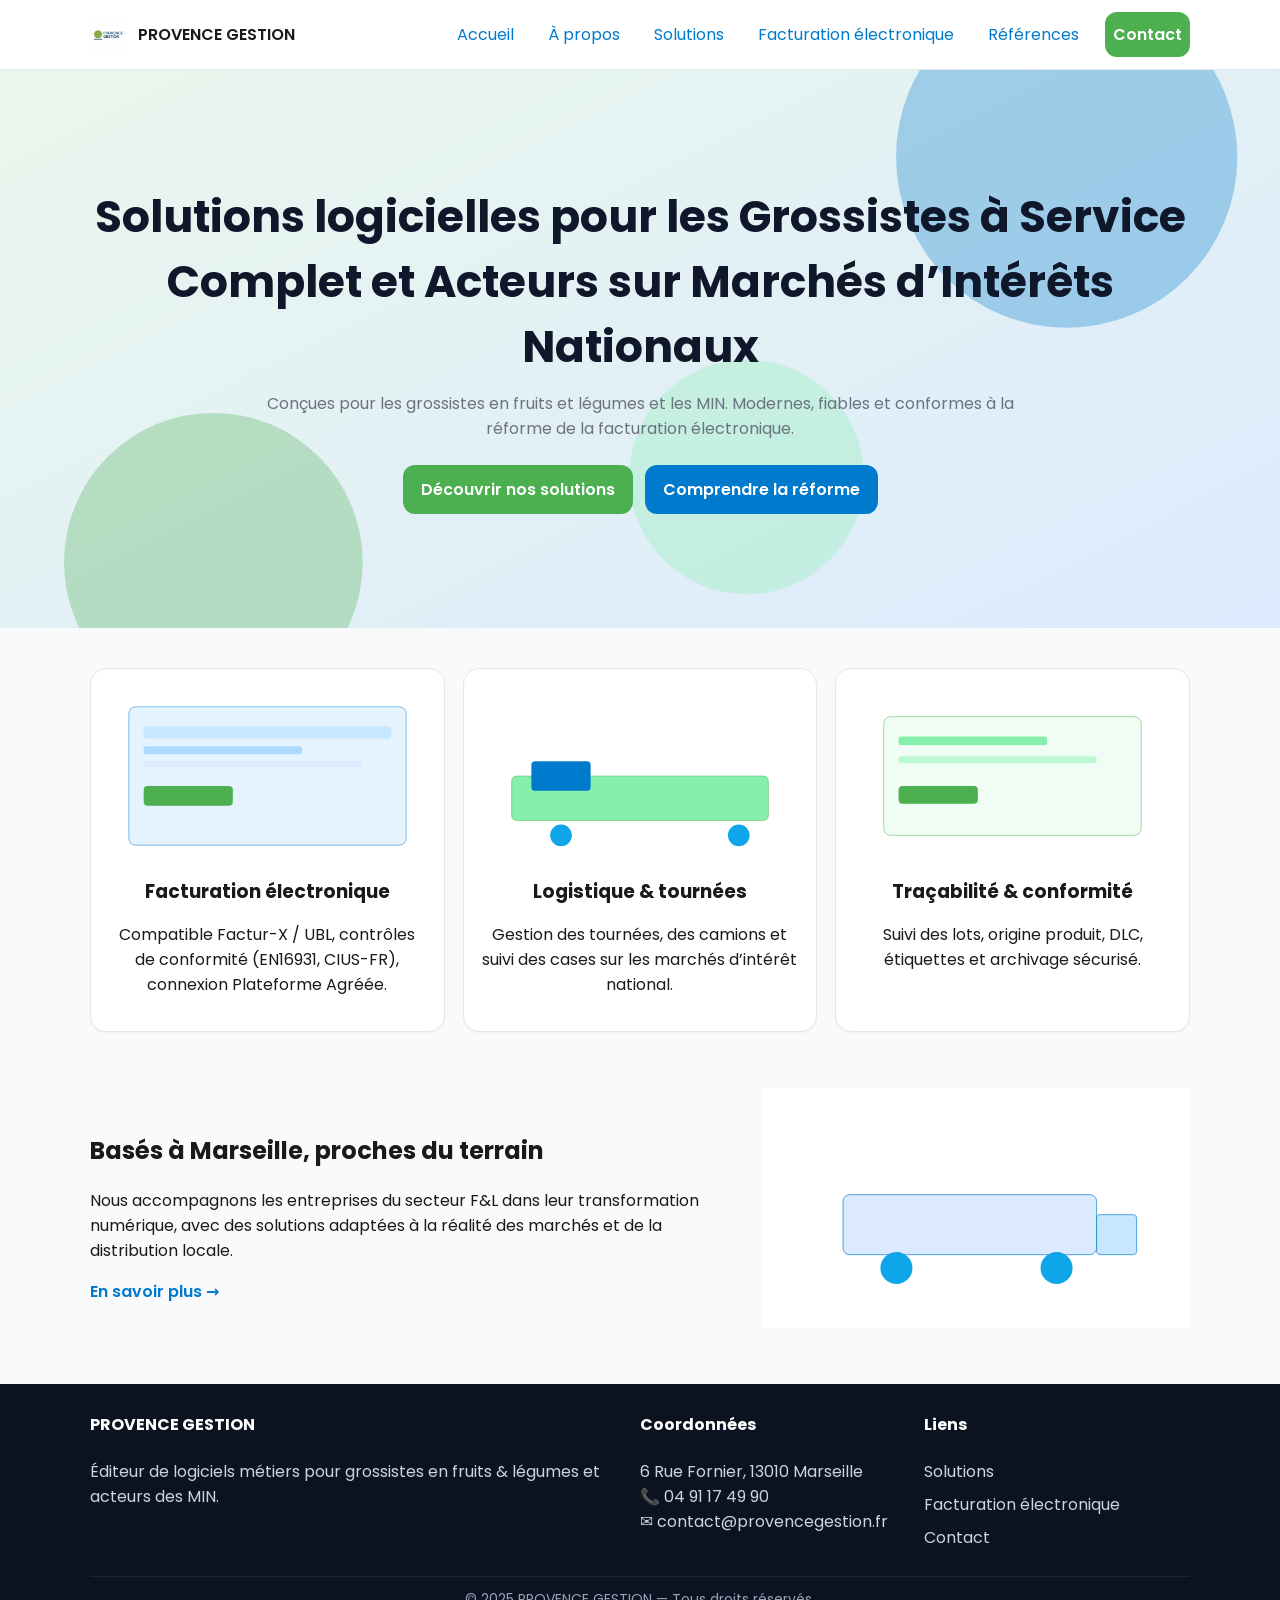
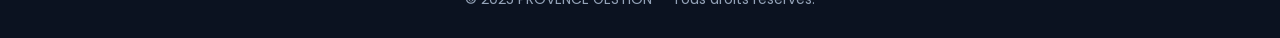
==== index.html @ d0d53995 "webv1" ====
<!DOCTYPE html>
<html lang="fr">
<head>
  <meta charset="UTF-8" />
  <meta name="viewport" content="width=device-width, initial-scale=1.0" />
  <meta name="description" content="PROVENCE GESTION - Logiciels métiers pour grossistes en fruits & légumes et acteurs des MIN. Facturation électronique, traçabilité, logistique." />
  <title>PROVENCE GESTION — Accueil</title>
  <link rel="icon" href="favicon.ico" />
  <link rel="preconnect" href="https://fonts.googleapis.com">
  <link rel="preconnect" href="https://fonts.gstatic.com" crossorigin>
  <link href="https://fonts.googleapis.com/css2?family=Poppins:wght@300;400;600&display=swap" rel="stylesheet">
  <link rel="stylesheet" href="assets/css/style.css" />
  <script defer src="assets/js/app.js"></script>
</head>
<body>
<header class="site-header">
  <div class="container header-inner">
    <a href="index.html" class="brand">
      <img src="assets/img/logo.png" alt="Logo PROVENCE GESTION" class="logo" />
      <span class="brand-text">PROVENCE GESTION</span>
    </a>
    <button class="nav-toggle" aria-label="Ouvrir le menu" aria-expanded="false">☰</button>
    <nav class="site-nav" data-nav>
      <a href="index.html">Accueil</a>
      <a href="a-propos.html">À propos</a>
      <a href="solutions.html">Solutions</a>
      <a href="facturation-electronique.html">Facturation électronique</a>
      <a href="references.html">Références</a>
      <a href="contact.html" class="btn btn-nav">Contact</a>
    </nav>
  </div>
</header>
<main>

<section class="hero">
  <img src="assets/img/header-hero.svg" alt="Marché de fruits et légumes" class="hero-bg" />
  <div class="hero-overlay container">
    <h1>Solutions logicielles pour les Grossistes à Service Complet et Acteurs sur Marchés d’Intérêts Nationaux</h1>
    <p>Conçues pour les grossistes en fruits et légumes et les MIN. Modernes, fiables et conformes à la réforme de la facturation électronique.</p>
    <div class="hero-cta">
      <a href="solutions.html" class="btn">Découvrir nos solutions</a>
      <a href="facturation-electronique.html" class="btn btn-secondary">Comprendre la réforme</a>
    </div>
  </div>
</section>

<section class="features container">
  <div class="feature-card">
    <img src="assets/img/feature-facture.svg" alt="Facturation électronique">
    <h3>Facturation électronique</h3>
    <p>Compatible Factur-X / UBL, contrôles de conformité (EN16931, CIUS-FR), connexion Plateforme Agréée.</p>
  </div>
  <div class="feature-card">
    <img src="assets/img/feature-logistique.svg" alt="Logistique et tournées">
    <h3>Logistique & tournées</h3>
    <p>Gestion des tournées, des camions et suivi des cases sur les marchés d’intérêt national.</p>
  </div>
  <div class="feature-card">
    <img src="assets/img/feature-tracabilite.svg" alt="Traçabilité">
    <h3>Traçabilité & conformité</h3>
    <p>Suivi des lots, origine produit, DLC, étiquettes et archivage sécurisé.</p>
  </div>
</section>

<section class="split container">
  <div class="split-text">
    <h2>Basés à Marseille, proches du terrain</h2>
    <p>Nous accompagnons les entreprises du secteur F&L dans leur transformation numérique, avec des solutions adaptées à la réalité des marchés et de la distribution locale.</p>
    <a href="a-propos.html" class="link">En savoir plus →</a>
  </div>
  <div class="split-visual">
    <img src="assets/img/camion-livraison.svg" alt="Camion de livraison">
  </div>
</section>

</main>
<footer class="site-footer">
  <div class="container footer-grid">
    <div>
      <h4>PROVENCE GESTION</h4>
      <p>Éditeur de logiciels métiers pour grossistes en fruits & légumes et acteurs des MIN.</p>
    </div>
    <div>
      <h4>Coordonnées</h4>
      <p>6 Rue Fornier, 13010 Marseille<br/>📞 04 91 17 49 90<br/>✉️ contact@provencegestion.fr</p>
    </div>
    <div>
      <h4>Liens</h4>
      <ul class="footer-links">
        <li><a href="solutions.html">Solutions</a></li>
        <li><a href="facturation-electronique.html">Facturation électronique</a></li>
        <li><a href="contact.html">Contact</a></li>
      </ul>
    </div>
  </div>
  <div class="container copyright">© 2025 PROVENCE GESTION — Tous droits réservés.</div>
</footer>
</body>
</html>
---- assets/css/style.css ----
:root{
  --green:#4CAF50;
  --blue:#007ACC;
  --ink:#1a1a1a;
  --muted:#6b7280;
  --bg:#f8fafc;
  --white:#ffffff;
  --radius:16px;
}

*{box-sizing:border-box}
html,body{margin:0;padding:0;font-family:'Poppins',system-ui,-apple-system,Segoe UI,Roboto,Arial,sans-serif;color:var(--ink);background:var(--bg)}

img{max-width:100%;height:auto;display:block}
a{color:var(--blue);text-decoration:none}
.container{width:min(1100px,92vw);margin-inline:auto}

.site-header{background:var(--white);border-bottom:1px solid #e5e7eb;position:sticky;top:0;z-index:50}
.header-inner{display:flex;align-items:center;justify-content:space-between;padding:12px 0}
.brand{display:flex;align-items:center;gap:12px;font-weight:600;color:var(--ink)}
.logo{width:36px;height:auto}
.nav-toggle{display:none;background:none;border:none;font-size:28px;line-height:1;cursor:pointer}
.site-nav{display:flex;gap:18px;align-items:center}
.site-nav a{padding:10px 8px}
.btn-nav{background:var(--blue);color:#fff;border-radius:999px;padding:10px 16px}

.hero{position:relative;min-height:62vh;display:grid;place-items:center}
.hero-bg{position:absolute;inset:0;width:100%;height:100%;object-fit:cover}
.hero-overlay{position:relative;padding:72px 0;color:#0f172a;text-align:center}
.hero-overlay h1{font-size:clamp(26px,3.6vw,44px);margin:0 0 12px;font-weight:700}
.hero-overlay p{color:var(--muted);max-width:800px;margin:0 auto 24px}
.hero-cta{display:flex;gap:12px;justify-content:center;flex-wrap:wrap}

.btn{display:inline-block;background:var(--green);color:#fff;padding:12px 18px;border-radius:12px;font-weight:600;border:none;cursor:pointer}
.btn-secondary{background:var(--blue)}

.features{display:grid;grid-template-columns:repeat(3,1fr);gap:18px;margin:40px auto}
.feature-card{background:var(--white);border:1px solid #e5e7eb;border-radius:var(--radius);padding:18px;text-align:center;box-shadow:0 1px 2px rgba(0,0,0,.04)}
.feature-card h3{margin:12px 0 6px}

.split{display:grid;grid-template-columns:1.2fr .8fr;gap:32px;align-items:center;margin:56px auto}
.split .rounded{border-radius:var(--radius)}

.page-hero{padding:56px 0 24px;text-align:center;background:linear-gradient(180deg,#fff, #f3f4f6)}
.page-hero h1{margin:0 0 8px;font-size:clamp(28px,4vw,40px)}

.two-col{display:grid;grid-template-columns:1fr 1fr;gap:28px;margin:32px auto}
.cards-grid{display:grid;grid-template-columns:repeat(4,1fr);gap:18px;margin:24px auto}
.card{background:var(--white);border:1px solid #e5e7eb;border-radius:var(--radius);padding:18px;box-shadow:0 1px 2px rgba(0,0,0,.04)}

.checklist{list-style:none;padding:0;margin:12px 0 0}
.checklist li{position:relative;padding-left:26px;margin:10px 0}
.checklist li:before{content:"✔";position:absolute;left:0;top:0;color:var(--green)}

.info-grid{display:grid;grid-template-columns:repeat(3,1fr);gap:18px;margin:24px auto}
.info{background:#fff;border:1px solid #e5e7eb;border-radius:var(--radius);padding:18px}

.testimonials{display:grid;grid-template-columns:1fr 1fr;gap:18px;margin:24px auto}
.testimonial{background:#fff;border:1px solid #e5e7eb;border-radius:var(--radius);padding:18px;font-style:italic}

.contact-grid{display:grid;grid-template-columns:1fr 1fr;gap:18px;margin:24px auto}
label{display:block;font-weight:600;margin:10px 0 6px}
input,textarea{width:100%;padding:12px;border:1px solid #e5e7eb;border-radius:12px;background:#fff;font:inherit}
.form-status{margin-top:10px;color:var(--green)}

.map-embed iframe{width:100%;height:300px;border:0;border-radius:12px}

.site-footer{margin-top:48px;background:#0b1220;color:#cbd5e1;padding:28px 0}
.site-footer h4{color:#fff;margin-top:0}
.footer-grid{display:grid;grid-template-columns:2fr 1fr 1fr;gap:18px}
.footer-links{list-style:none;padding:0;margin:0}
.footer-links li{margin:8px 0}
.footer-links a{color:#cbd5e1}
.copyright{border-top:1px solid rgba(255,255,255,.08);margin-top:18px;padding-top:12px;text-align:center;font-size:14px;color:#94a3b8}

.link{font-weight:600}

@media (max-width: 960px){
  .features{grid-template-columns:1fr 1fr}
  .split{grid-template-columns:1fr}
  .two-col{grid-template-columns:1fr}
  .cards-grid{grid-template-columns:1fr 1fr}
  .info-grid{grid-template-columns:1fr}
  .testimonials{grid-template-columns:1fr}
  .contact-grid{grid-template-columns:1fr}
  .footer-grid{grid-template-columns:1fr}
  .nav-toggle{display:block}
  .site-nav{position:absolute;top:64px;right:16px;background:#fff;border:1px solid #e5e7eb;border-radius:12px;flex-direction:column;gap:0;overflow:hidden;transform:scale(0.98);opacity:0;pointer-events:none;transition:.2s;min-width:220px}
  .site-nav a{padding:12px 16px;border-top:1px solid #f1f5f9}
  .site-nav[data-open="true"]{transform:scale(1);opacity:1;pointer-events:auto}
}
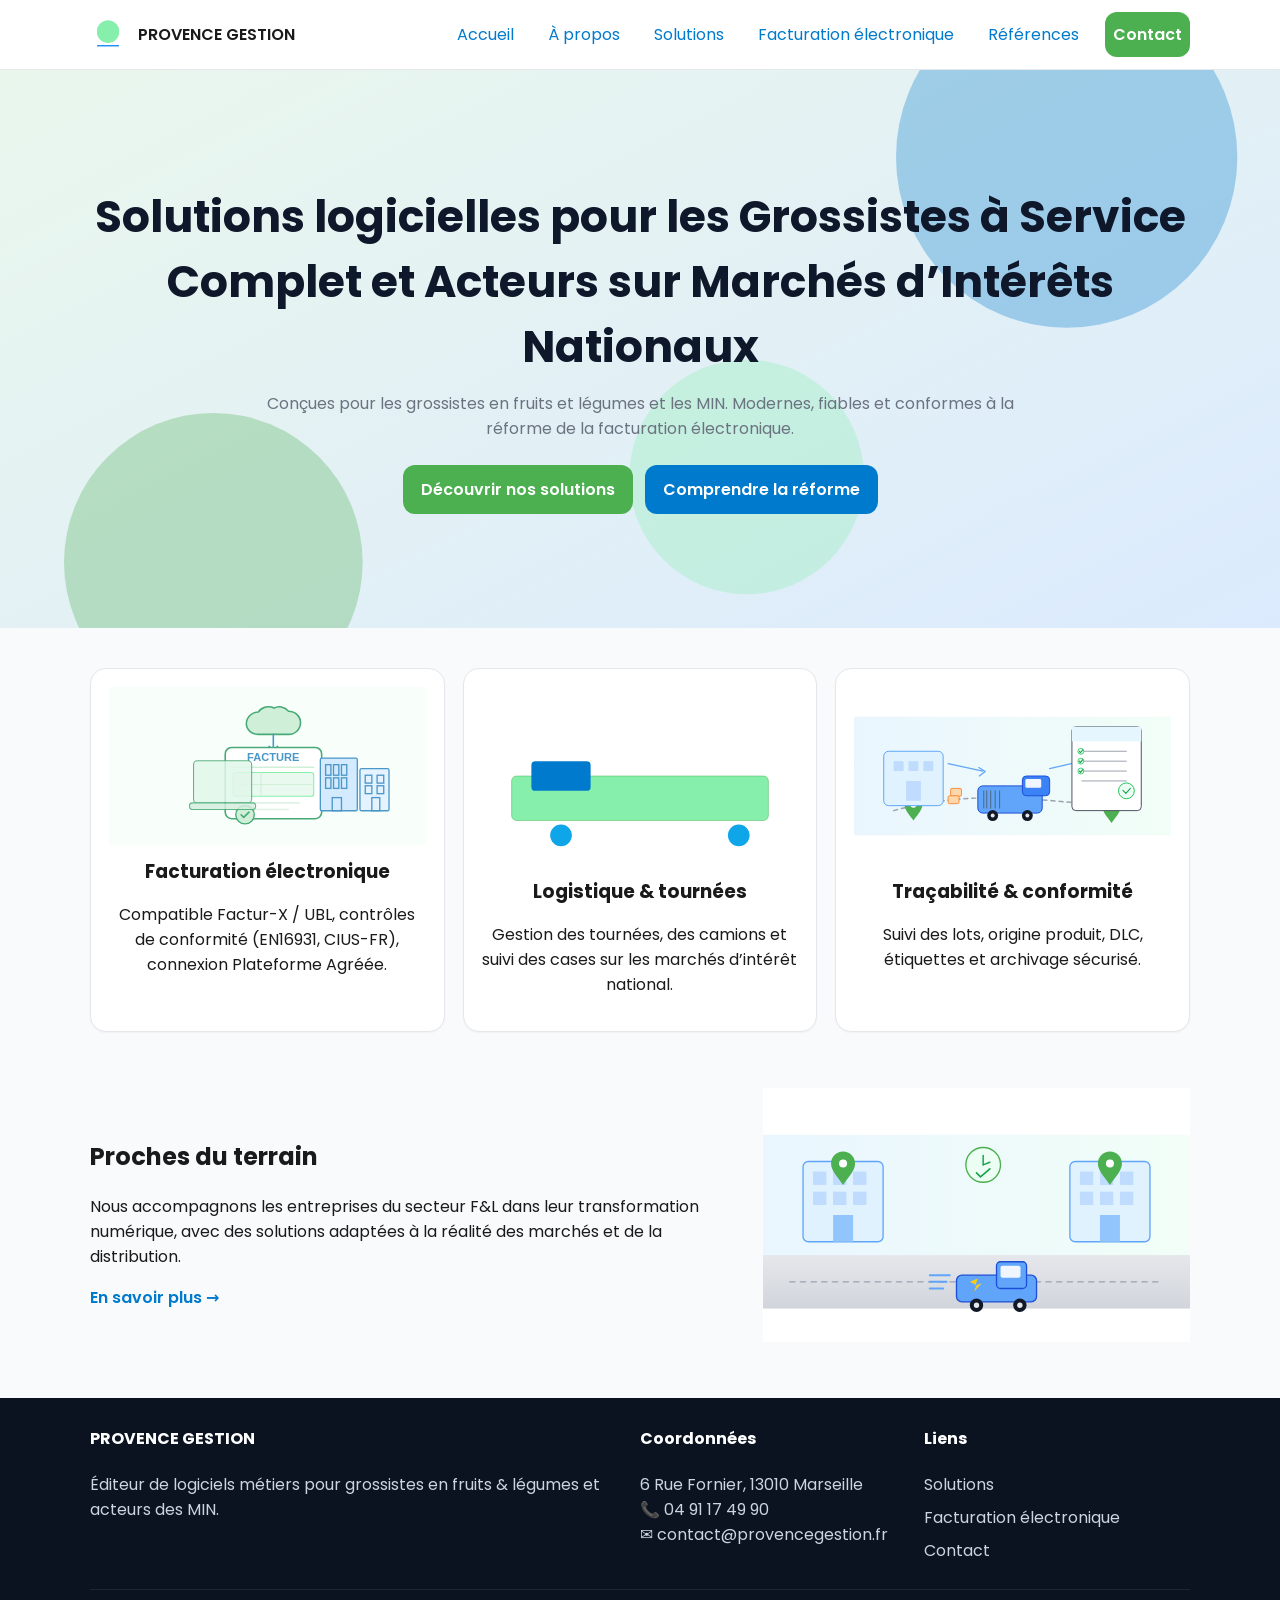
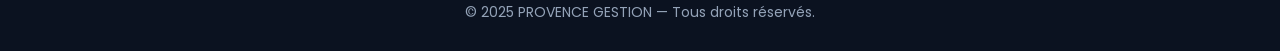
==== commit 6dcfe043: "referencement" ====
--- a/index.html
+++ b/index.html
@@ -2,9 +2,10 @@
 <html lang="fr">
 <head>
   <meta charset="UTF-8" />
+<title>PROVENCE GESTION - logiciel grossistes a services complet GASC - cases MIN - Factures electroniques</title>
   <meta name="viewport" content="width=device-width, initial-scale=1.0" />
-  <meta name="description" content="PROVENCE GESTION - Logiciels métiers pour grossistes en fruits & légumes et acteurs des MIN. Facturation électronique, traçabilité, logistique." />
-  <title>PROVENCE GESTION — Accueil</title>
+  <meta name="description" content="PROVENCE GESTION - Logiciels pour grossistes GASC en fruits & légumes et acteurs cases MIN. Facturation électronique, traçabilité, logistique." />
+  
   <link rel="icon" href="favicon.ico" />
   <link rel="preconnect" href="https://fonts.googleapis.com">
   <link rel="preconnect" href="https://fonts.gstatic.com" crossorigin>
@@ -64,8 +65,8 @@
 
 <section class="split container">
   <div class="split-text">
-    <h2>Basés à Marseille, proches du terrain</h2>
-    <p>Nous accompagnons les entreprises du secteur F&L dans leur transformation numérique, avec des solutions adaptées à la réalité des marchés et de la distribution locale.</p>
+    <h2>Proches du terrain</h2>
+    <p>Nous accompagnons les entreprises du secteur F&L dans leur transformation numérique, avec des solutions adaptées à la réalité des marchés et de la distribution.</p>
     <a href="a-propos.html" class="link">En savoir plus →</a>
   </div>
   <div class="split-visual">
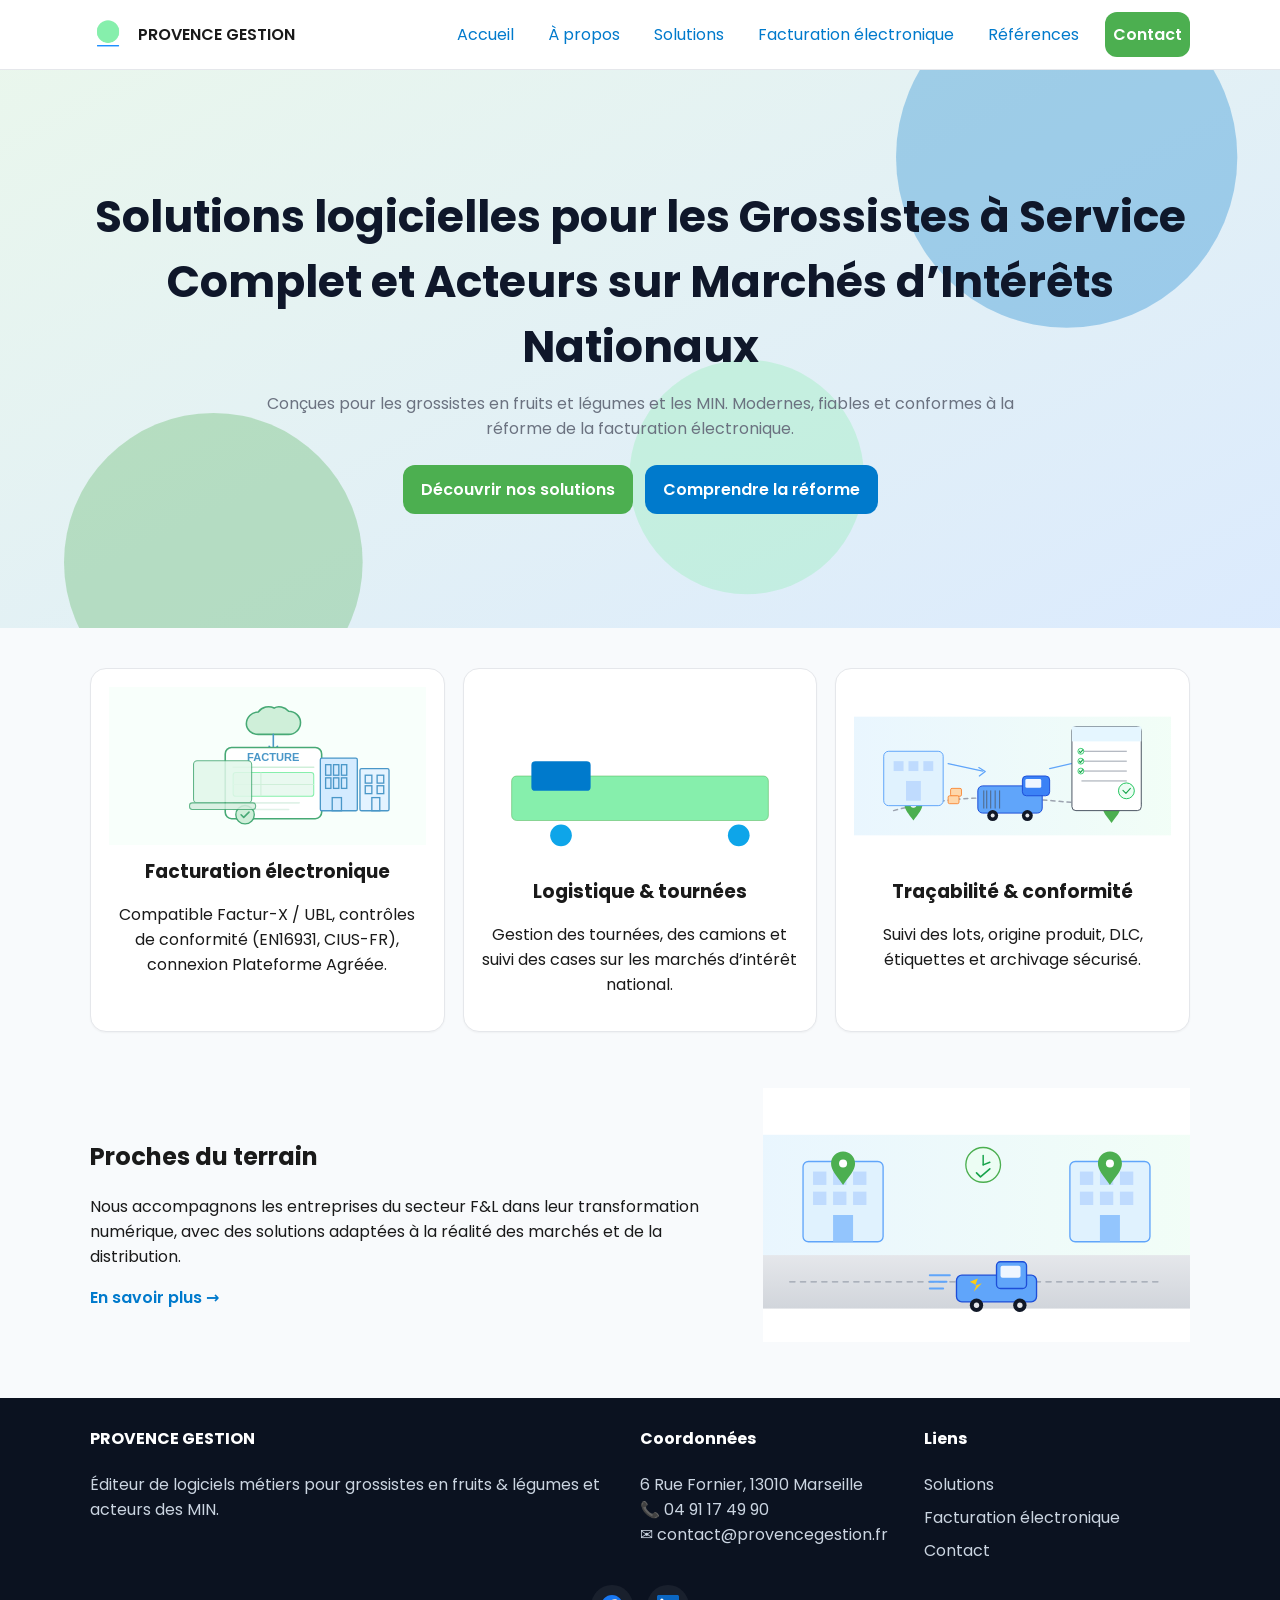
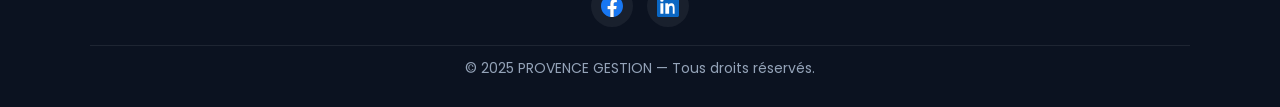
==== commit 70fdcbb9: "Add social links to footer" ====
--- a/index.html
+++ b/index.html
@@ -94,6 +94,14 @@
       </ul>
     </div>
   </div>
+  <div class="container footer-social">
+    <a class="social-link" href="https://www.facebook.com/profile.php?id=61583344864460&locale=fr_FR" target="_blank" rel="noopener" aria-label="Facebook">
+      <img src="assets/img/facebook.svg" alt="Facebook">
+    </a>
+    <a class="social-link" href="https://www.linkedin.com/company/83531278/admin/dashboard/" target="_blank" rel="noopener" aria-label="LinkedIn">
+      <img src="assets/img/linkedin.svg" alt="LinkedIn">
+    </a>
+  </div>
   <div class="container copyright">© 2025 PROVENCE GESTION — Tous droits réservés.</div>
 </footer>
 </body>
--- a/assets/css/style.css
+++ b/assets/css/style.css
@@ -72,6 +72,10 @@
 .footer-links{list-style:none;padding:0;margin:0}
 .footer-links li{margin:8px 0}
 .footer-links a{color:#cbd5e1}
+.footer-social{display:flex;justify-content:center;gap:14px;margin-top:14px}
+.social-link{display:inline-flex;align-items:center;justify-content:center;width:42px;height:42px;border-radius:999px;background:rgba(255,255,255,.06);transition:transform .2s ease, background .2s ease}
+.social-link img{width:22px;height:22px}
+.social-link:hover{transform:translateY(-2px);background:rgba(255,255,255,.12)}
 .copyright{border-top:1px solid rgba(255,255,255,.08);margin-top:18px;padding-top:12px;text-align:center;font-size:14px;color:#94a3b8}
 
 .link{font-weight:600}
